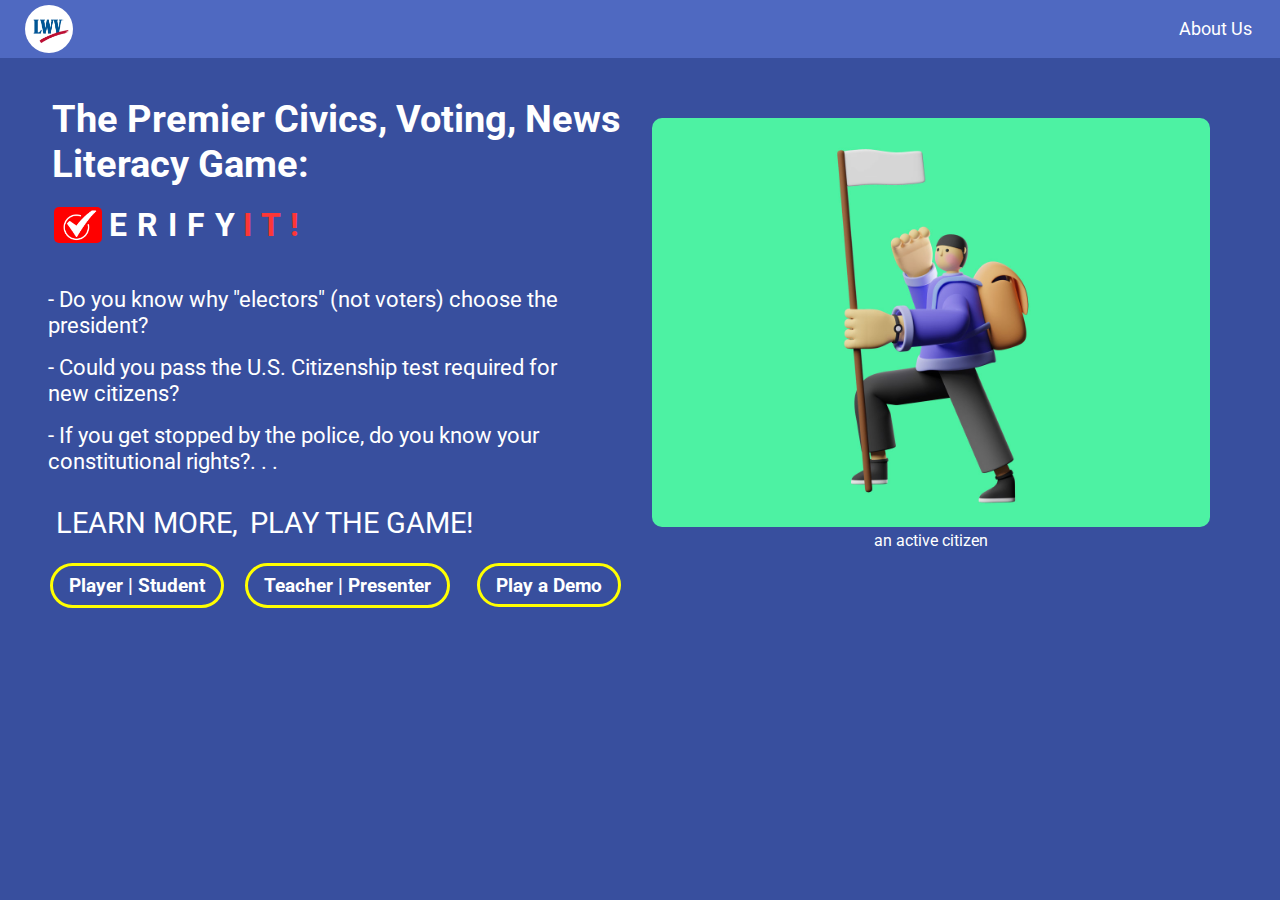
==== New Landing/index.html @ 48ba3262 "Add files via upload" ====
<!DOCTYPE html>
<html lang="en">
<head>
    <meta charset="UTF-8">
    <meta http-equiv="X-UA-Compatible" content="IE=edge">
    <meta name="viewport" content="width=device-width, initial-scale=1.0">
    <link rel="stylesheet" href="style.css">
    <title>VerifyIt Game (Main Landing Page)</title>
</head>
<body>
    <header>
        <nav>
            <div class="under-nav">
                <div class="lwv-back">
                    <a href="#">
                        <img src="img/lwv-square-logo.png" alt="" class="lwv-img">
                    </a>
                </div>
                <a href="#" class="nav-h3-a">
                    <p>About Us</p>
                </a>
                <!-- <div class="verify">
                    <div class="sub-ver-back">
                        <div class="ver-checkbox">
                            <img src="img/check-mark.png" alt="" class="ver-check">
                        </div>
                        <p class="ver-p1">E R I F Y</p>
                        <p class="ver-p2">I T !</p>
                    </div>
                </div> -->
                <!-- <div class="nav-menu-blk">
                    <a href="#">
                        <img src="img/menu.png" alt="" class="nav-menu">
                    </a>
                </div> -->
            </div>
        </nav>
        <div class="main-section-hd">
            <div class="section-hd">
                <h1>
                    The Premier Civics, Voting, News Literacy Game:
                </h1>
                <div class="verify">
                    <div class="sub-ver-back">
                        <div class="ver-checkbox">
                            <img src="img/check-mark.png" alt="" class="ver-check">
                        </div>
                        <p class="ver-p1">E R I F Y</p>
                        <p class="ver-p2">I T !</p>
                    </div>
                    <!-- <h2 style="font-weight: bold;">PLAY <span style="color:#87CEFA">VERIFY</span><span style="color:rgb(247, 36, 36)">IT!</span>&#8482;</h2> -->
                </div>
                <div class="hd-sub-text">
                    <p class="sub-text-hd">- Do you know why "electors" (not voters) choose the president?</p>
                    <p class="sub-text-hd">- Could you pass the U.S. Citizenship test required for new citizens?</p>
                    <p class="sub-text-hd">- If you get stopped by the police, do you know your constitutional rights?. . .</p>
                </div>
                <img src="img/down-arrow.png" alt="" class="down-arrow">
                <div class="hd-sub-text-2">
                    <p class="sub-text-hd-2">LEARN MORE,</p>
                    <p class="sub-text-hd-3">PLAY THE GAME!</p>
                </div>
                <div class="game-selections">
                    <a href="#">
                        <div class="game-select gs1">
                            <h2>Player | Student</h2>
                        </div>
                    </a>
                    <a href="#" class="gs2-a">
                        <div class="game-select gs2">
                            <h2>Teacher | Presenter</h2>
                        </div>
                    </a>
                    <a href="#" class="gs3-a">
                        <div class="game-select gs3">
                            <h2>Play a Demo</h2>
                        </div>
                    </a>
                </div>
            </div>
            <div class="section-hd-2">
                <div class="img-box img-box-1">
                    <img src="img/image-1.jpg" alt="" class="s2-img-1 s2-img">
                    <p class="tagline">an active citizen</p>
                </div>
                <div class="img-box img-box-2">
                    <img src="img/image-2.jpg" alt="" class="s2-img-2 s2-img">
                    <p class="tagline">an active citizen</p>
                </div>
                <div class="img-box img-box-3">
                    <img src="img/image-3.jpg" alt="" class="s2-img-3 s2-img">
                    <p class="tagline">an active citizen</p>
                </div>
            </div>
        </div>
    </header>
    <main>
        
    </main>
</body>
</html>
---- New Landing/style.css ----
@import url("https://fonts.googleapis.com/css?family=Roboto");


* {
    margin: 0;
    padding: 0;
    box-sizing: border-box;
    font-family: Roboto, arial, sans, sans-serif;
    /* outline: 1px solid red; */
}

a {
    margin: 0;
    padding: 0;
    text-decoration: none;
}

body {
    background-color: #384F9E;
}

nav {
    background-color: #4f69c1;
    width: 100%;
    position: fixed;
    z-index: 100;
}

.under-nav {
    padding: 5px 15px;
    display: flex;
    align-items: center;
    justify-content: space-between;
}

.lwv-back {
    height: 48px;
    width: 48px;
    border-radius: 50%;
    background-color: #fff;
    position: relative;
    left: 10px;
}

.nav-h3-a {
    color: #fff;
}
.nav-h3-a p {
    font-size: 1.1rem;
    padding: 0 .8rem 0 0;
}

.lwv-img {
    width: 45px;
    /* display: flex;
    align-items: center;
    justify-content: center; */
    padding: 13px 0 0 7px;
    cursor: pointer;
}

.nav-menu-blk {
    padding: 20px 10px 0 0;
}

.nav-menu {
    width: 35px;
    /* float: right; */
}

.section-hd {
    position: relative;
    top: 5rem;
    text-align: center;
}

.section-hd h1 {
    color: #fff;
    font-weight: bold;
    font-size: 2.4rem;
    padding: 0px 20px 20px 20px;
}

.verify {
    display: flex;
    align-items: center;
    justify-content: center;
}

.verify h2 {
    font-size: 2rem;
}

.sub-ver-back {
    /* background-color: #5977db; */
    /* height: 3rem; */
    /* width: 18rem; */
    display: flex;
    align-items: center;
    justify-content: center;
    border-radius: .3rem;
}

.ver-checkbox {
    height: 2.2rem;
    width: 3rem;
    background-color: red;
    display: flex;
    align-items: center;
    justify-content: center;
    margin: 0 7px 0 0;
    border-radius: 5px;
}

.ver-check {
    width: 37px;
}

.ver-p1 {
    font-weight: bold;
    color: #fff;
    font-size: 2rem;
    letter-spacing: 1px;
    margin: 0 7px 0 0;
}
.ver-p2 {
    font-weight: bold;
    color: rgb(253, 54, 54);
    font-size: 2rem;
    letter-spacing: 1px;
}

.sub-text-hd {
    color: #fff;
    font-size: 1.3rem;
    padding: 1rem 1rem 0 1rem;
}
.sub-text-hd-2 {
    color: #fff;
    font-size: 1.8rem;
    padding: 1rem .5rem .2rem .5rem;
}
.sub-text-hd-3 {
    color: #fff;
    font-size: 1.8em;
    padding: 0rem 0rem;
}

.down-arrow {
    padding: .3rem 0 0 0;
    width: 2rem;
}

.game-selections {
    padding: 1rem 0 0 0;
    display: flex;
    align-items: center;
    justify-content: center;
    flex-direction: column;
}
.game-selections a {
    display: flex;
    align-items: center;
    justify-content: center;
    cursor: pointer;
}

.game-select {
    padding: .5rem 0;
    border: 3px solid yellow;
    border-radius: 2rem;
    /* width: 85%; */
}

.game-select h2 {
    color: #fff;
}
.gs1 {
    margin: .5rem 0 0 0;
    padding: .5rem 1rem .5rem 1rem;
}
.gs2-a {
    margin: 1rem 0 0 0;
}
.gs2 {
    margin: .5rem 0 0 0;
    padding: .5rem 1rem;
}

.gs3 {
    /* position: relative;
    top: 2rem; */
    margin: .5rem 0 0 0;
    padding: .2rem 1rem;
}
.gs3-a {
    /* position: relative;
    top: 2rem; */
    padding: 1rem 1rem 2rem 1rem;
}

.section-hd-2 {
    display: none;
}


@media screen and (min-width: 375px) {
    .down-arrow {
        padding: 1rem 0 0 0;
    }
}

@media screen and (min-width: 1024px) {

    .main-section-hd {
        display: flex;
        align-items: center;
        justify-content: center;
        /* display: grid;
        align-items: center;
        justify-content: center;
        grid-template-columns: repeat(2, 50%);
        grid-template-rows: repeat(1, 50px); */
    }

    .section-hd {
        top: 6rem;
        padding: 0 0 0 2rem;
        text-align: left;
    }

    .section-hd h1 {
        color: #fff;
        font-weight: bold;
        font-size: 2.4rem;
        width: 130%;
        padding: 0px 20px 20px 20px;
    }

    .game-selections {
        padding: 1rem 0 0 2rem;
        position: absolute;
        left: 0rem;
        /* display: flex;
        align-items: center;
        justify-content: space-evenly;
        flex-direction: row; */
        display: grid;
        align-items: center;
        justify-content: center;
        grid-template-columns: repeat(3, 210px);
        grid-template-rows: repeat(1, 50px);
    }

    .game-select {
        font-size: .8rem;
    }

    .verify {
        float: left;
        padding: 0 0 0 1.4rem;
    }

    .hd-sub-text {
        padding: 4rem 0 0 0;
    }
    .hd-sub-text p {
        width: 120%;
        font-size: 1.4rem;
    }

    .down-arrow {
        display: none;
    }

    .hd-sub-text-2 {
        width: 120%;
        padding: 2rem 0 0 1rem;
    }

    .sub-text-hd-2 {
        color: #fff;
        font-size: 1.8rem;
        display: inline;
    }
    .sub-text-hd-3 {
        color: #fff;
        font-size: 1.8em;
        display: inline;
    }

    .gs2-a {
        margin: 0rem 0 0 0;
    }
    .gs3 {
        margin: 1.5rem 0 0 0;
        padding: .45rem 1rem;
    }
    .gs3-a {
        padding: 1rem 1rem 2rem 0rem;
    }

    .section-hd-2 {
        display: block;
    }

    .img-box {
        position: relative;
        top: 7rem;
        text-align: center;
        padding: 0 0 0 5rem;
    }
    .img-box p {
        color: #fff;
    }

    .s2-img {
        width: 80%;
        border-radius: 10px;
    }
    .img-box-2, .img-box-3 {
        display: none;
    }
}
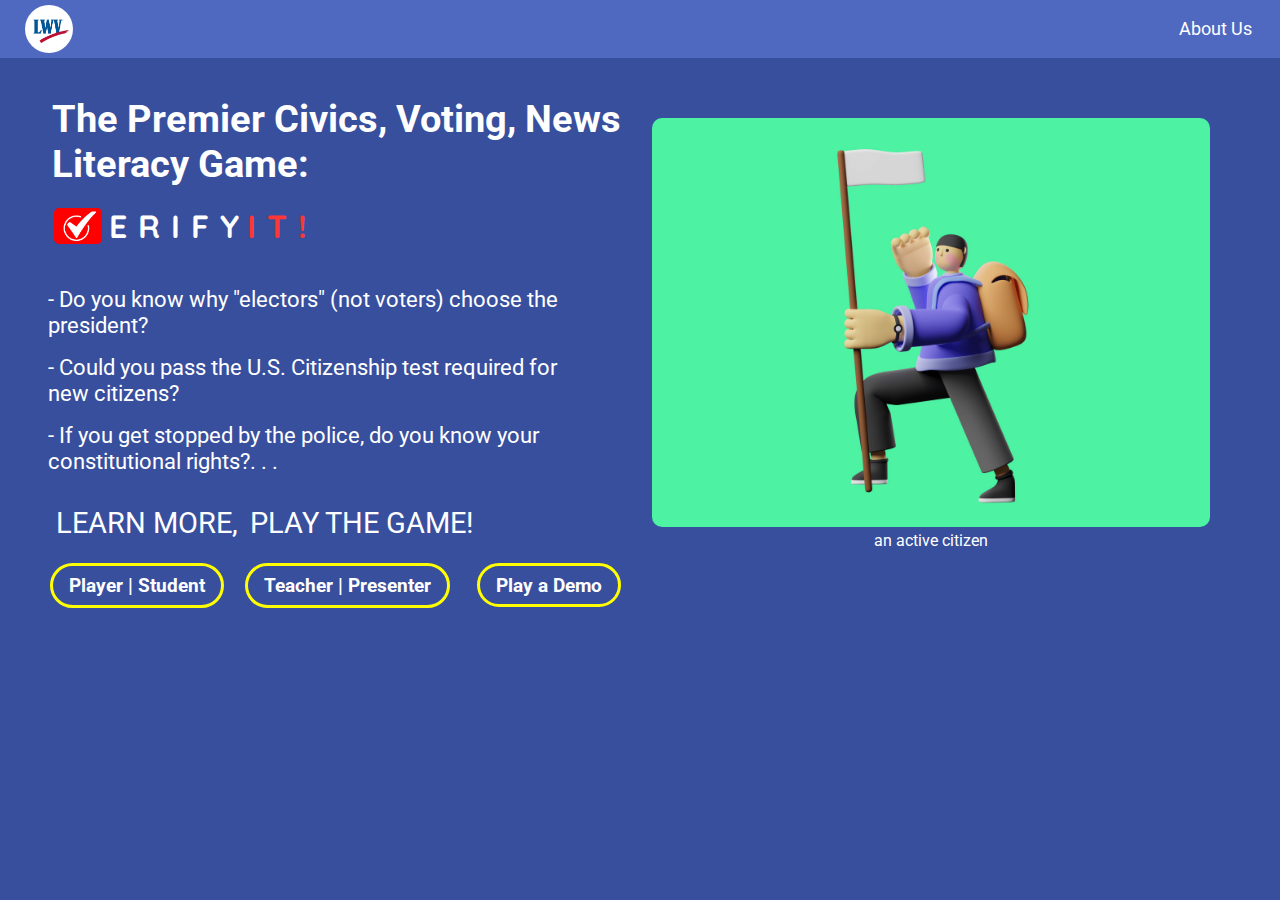
==== commit 430b1668: "Add files via upload" ====
--- a/New Landing/index.html
+++ b/New Landing/index.html
@@ -5,6 +5,7 @@
     <meta http-equiv="X-UA-Compatible" content="IE=edge">
     <meta name="viewport" content="width=device-width, initial-scale=1.0">
     <link rel="stylesheet" href="style.css">
+    <!-- <link rel="stylesheet" href="style-2.css"> -->
     <title>VerifyIt Game (Main Landing Page)</title>
 </head>
 <body>
@@ -35,67 +36,69 @@
                 </div> -->
             </div>
         </nav>
-        <div class="main-section-hd">
-            <div class="section-hd">
-                <h1>
-                    The Premier Civics, Voting, News Literacy Game:
-                </h1>
-                <div class="verify">
-                    <div class="sub-ver-back">
-                        <div class="ver-checkbox">
-                            <img src="img/check-mark.png" alt="" class="ver-check">
+        <div class="main-section-hd" id="main-section-hd-id">
+            <div class="sub-main-section-hd" id="sub-main-section-hd-id">
+                <div class="section-hd">
+                    <h1>
+                        The Premier Civics, Voting, News Literacy Game:
+                    </h1>
+                    <div class="verify">
+                        <div class="sub-ver-back">
+                            <div class="ver-checkbox">
+                                <img src="img/check-mark.png" alt="" class="ver-check">
+                            </div>
+                            <p class="ver-p1">E R I F Y</p>
+                            <p class="ver-p2">I T !</p>
                         </div>
-                        <p class="ver-p1">E R I F Y</p>
-                        <p class="ver-p2">I T !</p>
+                        <!-- <h2 style="font-weight: bold;">PLAY <span style="color:#87CEFA">VERIFY</span><span style="color:rgb(247, 36, 36)">IT!</span>&#8482;</h2> -->
                     </div>
-                    <!-- <h2 style="font-weight: bold;">PLAY <span style="color:#87CEFA">VERIFY</span><span style="color:rgb(247, 36, 36)">IT!</span>&#8482;</h2> -->
+                    <div class="hd-sub-text">
+                        <p class="sub-text-hd">- Do you know why "electors" (not voters) choose the president?</p>
+                        <p class="sub-text-hd">- Could you pass the U.S. Citizenship test required for new citizens?</p>
+                        <p class="sub-text-hd">- If you get stopped by the police, do you know your constitutional rights?. . .</p>
+                    </div>
+                    <img src="img/down-arrow.png" alt="" class="down-arrow">
+                    <div class="hd-sub-text-2">
+                        <p class="sub-text-hd-2">LEARN MORE,</p>
+                        <p class="sub-text-hd-3">PLAY THE GAME!</p>
+                    </div>
+                    <div class="game-selections">
+                        <a href="#">
+                            <div class="game-select gs1">
+                                <h2>Player | Student</h2>
+                            </div>
+                        </a>
+                        <a href="#" class="gs2-a">
+                            <div class="game-select gs2">
+                                <h2>Teacher | Presenter</h2>
+                            </div>
+                        </a>
+                        <a href="#" class="gs3-a">
+                            <div class="game-select gs3">
+                                <h2>Play a Demo</h2>
+                            </div>
+                        </a>
+                    </div>
                 </div>
-                <div class="hd-sub-text">
-                    <p class="sub-text-hd">- Do you know why "electors" (not voters) choose the president?</p>
-                    <p class="sub-text-hd">- Could you pass the U.S. Citizenship test required for new citizens?</p>
-                    <p class="sub-text-hd">- If you get stopped by the police, do you know your constitutional rights?. . .</p>
-                </div>
-                <img src="img/down-arrow.png" alt="" class="down-arrow">
-                <div class="hd-sub-text-2">
-                    <p class="sub-text-hd-2">LEARN MORE,</p>
-                    <p class="sub-text-hd-3">PLAY THE GAME!</p>
-                </div>
-                <div class="game-selections">
-                    <a href="#">
-                        <div class="game-select gs1">
-                            <h2>Player | Student</h2>
-                        </div>
-                    </a>
-                    <a href="#" class="gs2-a">
-                        <div class="game-select gs2">
-                            <h2>Teacher | Presenter</h2>
-                        </div>
-                    </a>
-                    <a href="#" class="gs3-a">
-                        <div class="game-select gs3">
-                            <h2>Play a Demo</h2>
-                        </div>
-                    </a>
-                </div>
-            </div>
-            <div class="section-hd-2">
-                <div class="img-box img-box-1">
-                    <img src="img/image-1.jpg" alt="" class="s2-img-1 s2-img">
-                    <p class="tagline">an active citizen</p>
-                </div>
-                <div class="img-box img-box-2">
-                    <img src="img/image-2.jpg" alt="" class="s2-img-2 s2-img">
-                    <p class="tagline">an active citizen</p>
-                </div>
-                <div class="img-box img-box-3">
-                    <img src="img/image-3.jpg" alt="" class="s2-img-3 s2-img">
-                    <p class="tagline">an active citizen</p>
+                <div class="section-hd-2">
+                    <div class="img-box img-box-1">
+                        <img src="img/image-1.jpg" alt="" class="s2-img-1 s2-img">
+                        <p class="tagline">an active citizen</p>
+                    </div>
+                    <div class="img-box img-box-2">
+                        <img src="img/image-2.jpg" alt="" class="s2-img-2 s2-img">
+                        <p class="tagline">an active citizen</p>
+                    </div>
+                    <div class="img-box img-box-3">
+                        <img src="img/image-3.jpg" alt="" class="s2-img-3 s2-img">
+                        <p class="tagline">an active citizen</p>
+                    </div>
                 </div>
             </div>
         </div>
     </header>
-    <main>
+    <!-- <main>
         
-    </main>
+    </main> -->
 </body>
 </html>--- a/New Landing/style.css
+++ b/New Landing/style.css
@@ -1,4 +1,5 @@
 @import url("https://fonts.googleapis.com/css?family=Roboto");
+@import url('https://fonts.googleapis.com/css2?family=Quicksand:wght@400;700&display=swap');
 
 
 * {
@@ -116,18 +117,19 @@
     width: 37px;
 }
 
-.ver-p1 {
+.ver-p1, .ver-p2 {
+    font-family: Quicksand, arial, sans, sans-serif;
     font-weight: bold;
-    color: #fff;
     font-size: 2rem;
     letter-spacing: 1px;
+}
+
+.ver-p1 {
+    color: #fff;
     margin: 0 7px 0 0;
 }
 .ver-p2 {
-    font-weight: bold;
     color: rgb(253, 54, 54);
-    font-size: 2rem;
-    letter-spacing: 1px;
 }
 
 .sub-text-hd {
@@ -204,6 +206,13 @@
 }
 
 
+
+.b2-img {
+    width: 80%;
+    border-radius: 10px;
+}
+
+
 @media screen and (min-width: 375px) {
     .down-arrow {
         padding: 1rem 0 0 0;
@@ -212,7 +221,7 @@
 
 @media screen and (min-width: 1024px) {
 
-    .main-section-hd {
+    .sub-main-section-hd {
         display: flex;
         align-items: center;
         justify-content: center;
